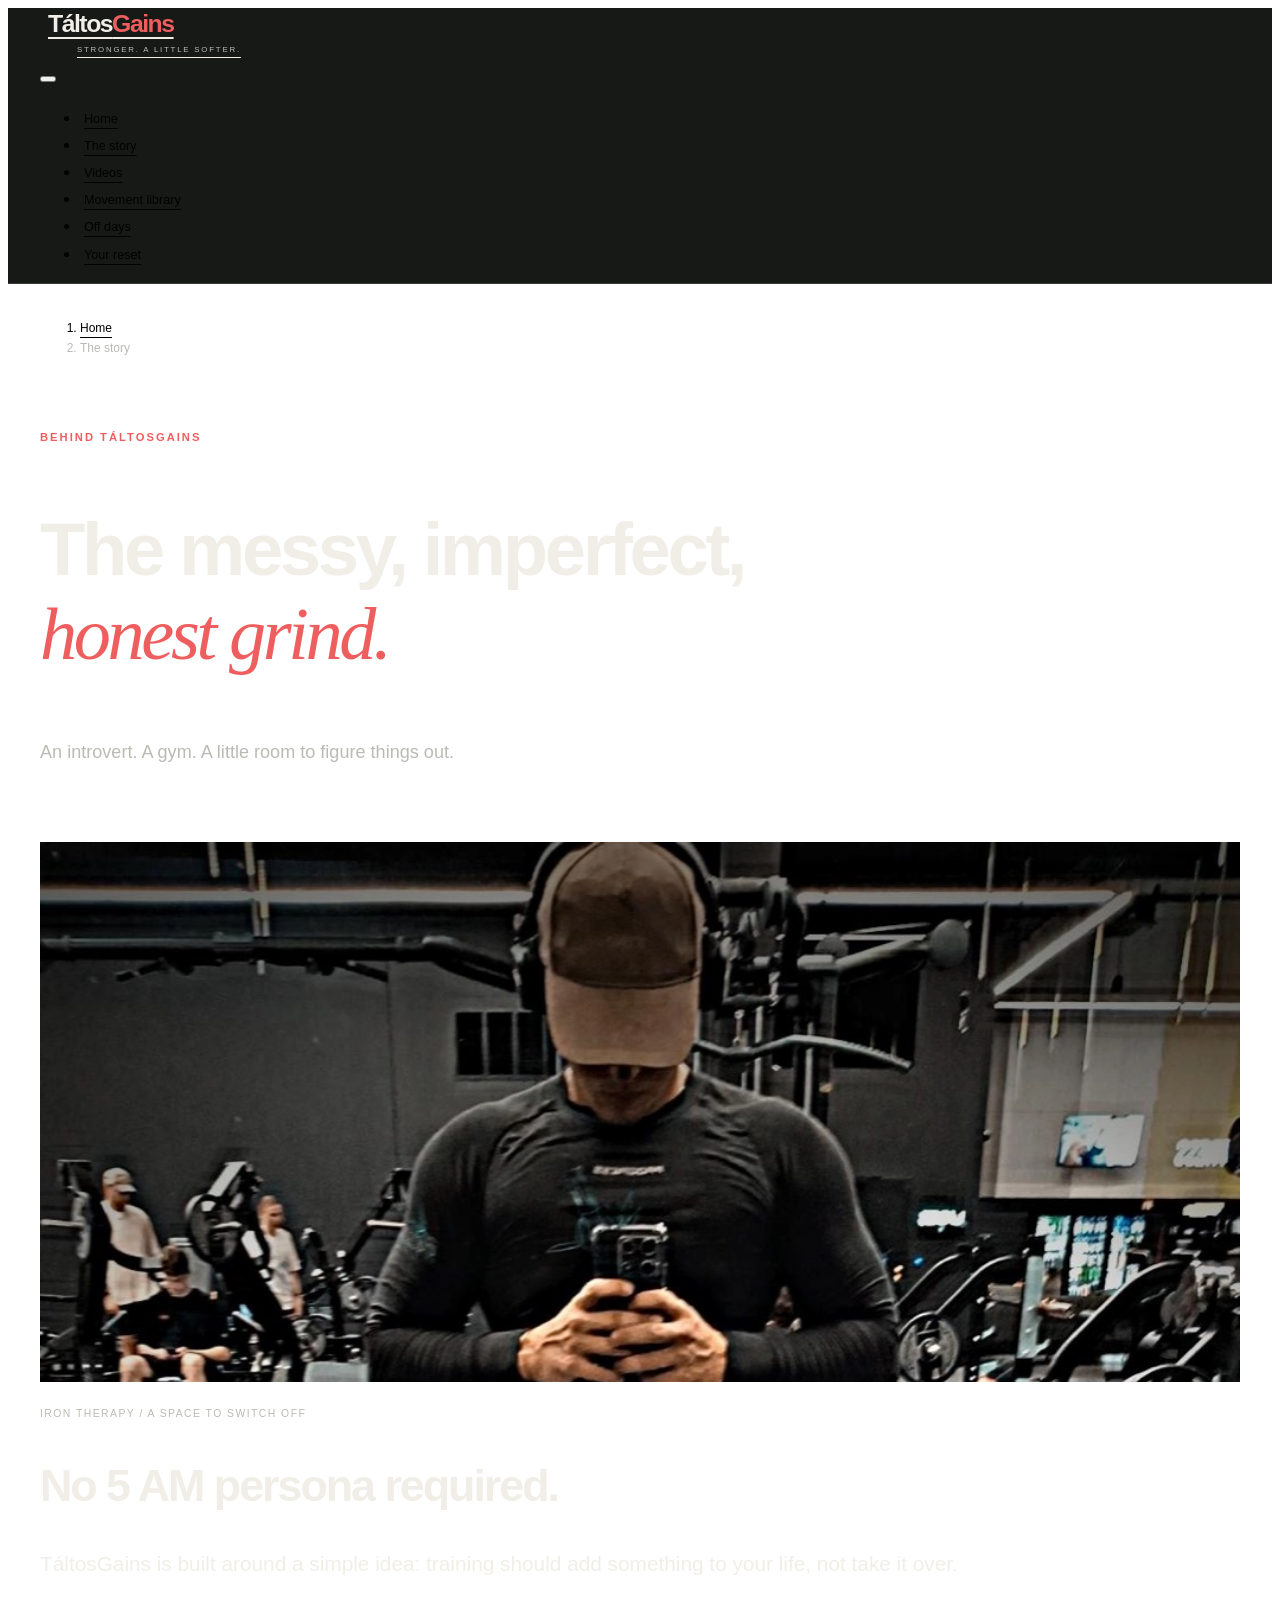
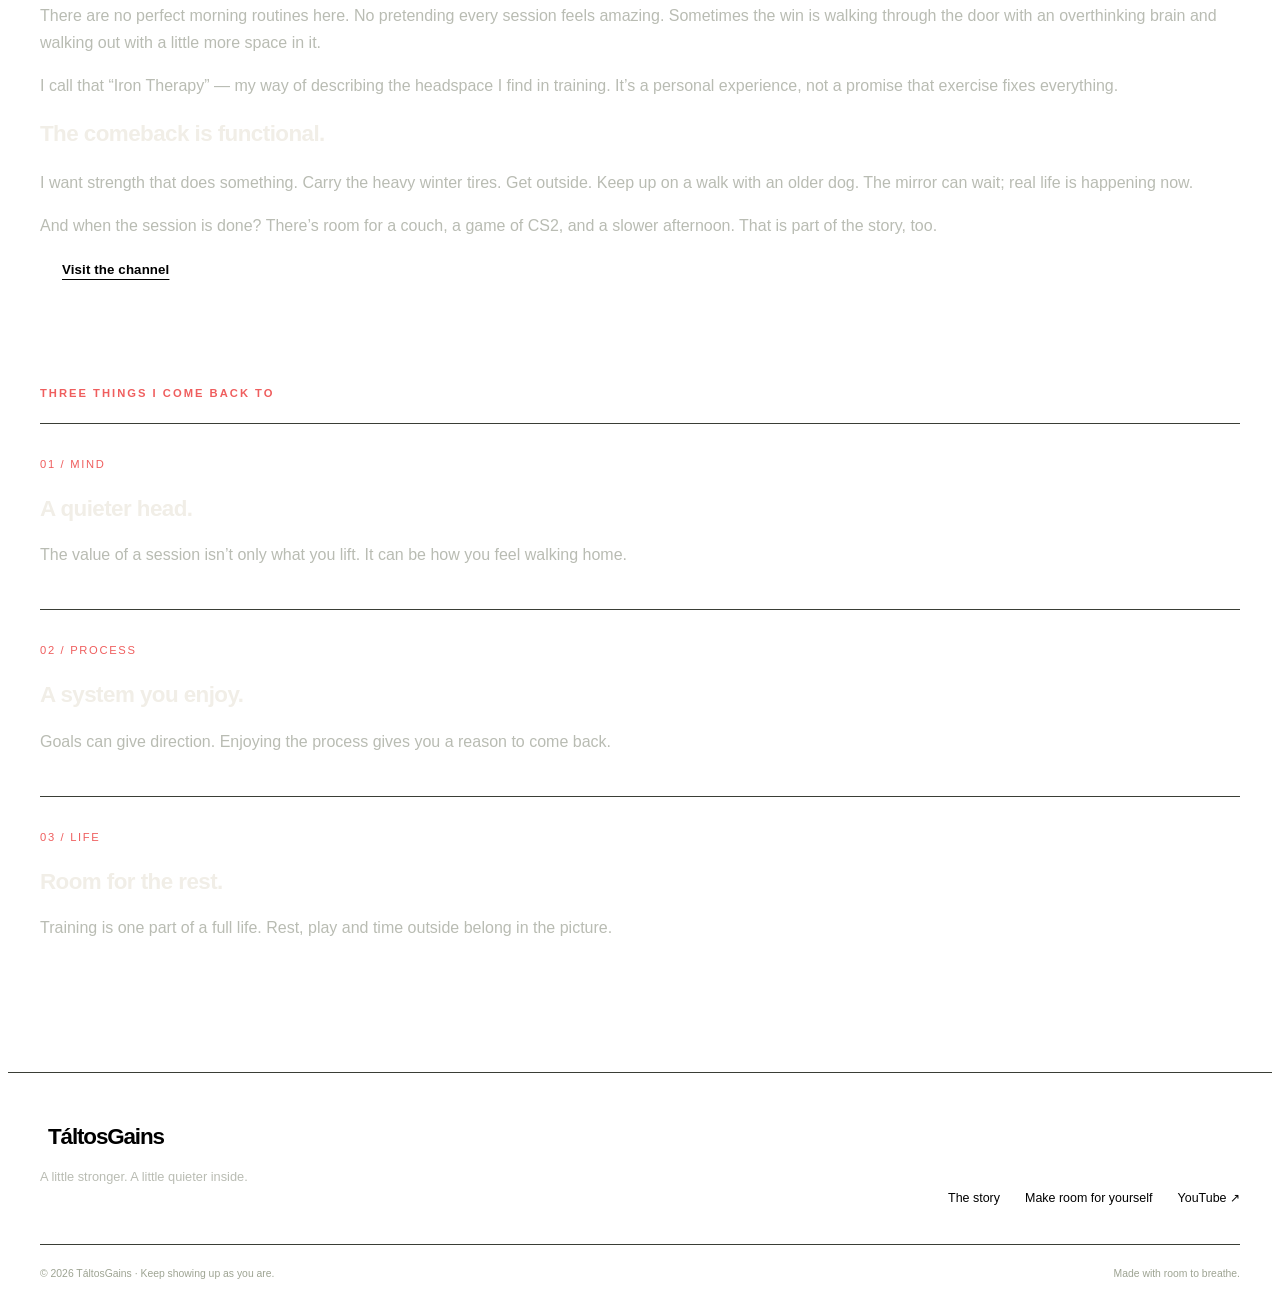
==== about.html @ 05333be8 "Add website pages and styles" ====
<!doctype html>
<html lang="en" data-bs-theme="dark">
    <head>
        <meta charset="utf-8" />
        <meta name="viewport" content="width=device-width, initial-scale=1" />
        <meta
            name="description"
            content="TáltosGains — honest gym stories, functional movement and guilt-free recovery. Train for your mind. Live at your own pace."
        />
        <meta name="theme-color" content="#171917" />
        <title>The story · TáltosGains</title>
        <link rel="icon" href="assets/favicon.svg" type="image/svg+xml" />
        <link rel="stylesheet" href="bootstrap/css/bootstrap.min.css" />
        <link rel="stylesheet" href="icons/font/bootstrap-icons.min.css" />
        <link rel="stylesheet" href="style.css" />
    </head>
    <body>
        <a class="skip-link" href="#main">Skip to content</a>
        <!-- Header and main menu -->
        <header>
            <nav class="navbar navbar-expand-lg container" aria-label="Main navigation">
                <a class="navbar-brand" href="index.html">
                    <i class="bi bi-flower1" aria-hidden="true"></i>
                    Táltos<span>Gains</span>
                    <small>STRONGER. A LITTLE SOFTER.</small>
                </a>
                <button
                    class="navbar-toggler"
                    type="button"
                    data-bs-toggle="collapse"
                    data-bs-target="#mainNav"
                    aria-controls="mainNav"
                    aria-expanded="false"
                    aria-label="Toggle navigation"
                >
                    <span class="navbar-toggler-icon"></span>
                </button>
                <div class="collapse navbar-collapse" id="mainNav">
                    <ul class="navbar-nav ms-auto">
                        <li class="nav-item">
                            <a class="nav-link" href="index.html">
                                <i class="bi bi-house" aria-hidden="true"></i>
                                Home
                            </a>
                        </li>
                        <li class="nav-item">
                            <a class="nav-link active" aria-current="page" href="about.html">
                                <i class="bi bi-flower1" aria-hidden="true"></i>
                                The story
                            </a>
                        </li>
                        <li class="nav-item">
                            <a class="nav-link" href="videos.html">
                                <i class="bi bi-play-btn" aria-hidden="true"></i>
                                Videos
                            </a>
                        </li>
                        <li class="nav-item">
                            <a class="nav-link" href="movement.html">
                                <i class="bi bi-activity" aria-hidden="true"></i>
                                Movement library
                            </a>
                        </li>
                        <li class="nav-item">
                            <a class="nav-link" href="recovery.html">
                                <i class="bi bi-cup-hot" aria-hidden="true"></i>
                                Off days
                            </a>
                        </li>
                        <li class="nav-item">
                            <a class="nav-link" href="reset.html">
                                <i class="bi bi-pencil-square" aria-hidden="true"></i>
                                Your reset
                            </a>
                        </li>
                    </ul>
                </div>
            </nav>
        </header>
        <nav class="container breadcrumb-wrap" aria-label="Breadcrumb">
            <ol class="breadcrumb">
                <li class="breadcrumb-item"><a href="index.html">Home</a></li>
                <li class="breadcrumb-item active" aria-current="page">The story</li>
            </ol>
        </nav>
        <!-- Page content -->
        <main id="main">
            <section class="container page-heading">
                <p class="eyebrow">BEHIND TÁLTOSGAINS</p>
                <h1>
                    The messy, imperfect,
                    <br />
                    <em>honest grind.</em>
                </h1>
                <p class="lead">An introvert. A gym. A little room to figure things out.</p>
            </section>
            <section class="container pb-5">
                <div class="row gy-5">
                    <div class="col-lg-5">
                        <img
                            class="editorial-image photo-gym-portrait"
                            src="assets/images/gym-portrait.jpg"
                            alt="A gym mirror portrait behind a rack of dumbbells"
                        />
                        <p class="image-caption">IRON THERAPY / A SPACE TO SWITCH OFF</p>
                    </div>
                    <div class="col-lg-6 offset-lg-1">
                        <h2>No 5 AM persona required.</h2>
                        <p class="large-copy">
                            TáltosGains is built around a simple idea: training should add something to your
                            life, not take it over.
                        </p>
                        <p>
                            There are no perfect morning routines here. No pretending every session feels
                            amazing. Sometimes the win is walking through the door with an overthinking brain
                            and walking out with a little more space in it.
                        </p>
                        <p>
                            I call that “Iron Therapy” — my way of describing the headspace I find in
                            training. It’s a personal experience, not a promise that exercise fixes
                            everything.
                        </p>
                        <h3 class="mt-5">The comeback is functional.</h3>
                        <p>
                            I want strength that does something. Carry the heavy winter tires. Get outside.
                            Keep up on a walk with an older dog. The mirror can wait; real life is happening
                            now.
                        </p>
                        <p>
                            And when the session is done? There’s room for a couch, a game of CS2, and a
                            slower afternoon. That is part of the story, too.
                        </p>
                        <a
                            class="btn btn-primary"
                            href="https://www.youtube.com/channel/UCNmZno0YKtLoGq7kh4Sr4HA"
                        >
                            <i class="bi bi-youtube" aria-hidden="true"></i>
                            Visit the channel
                        </a>
                    </div>
                </div>
            </section>
            <section class="container section-space">
                <p class="eyebrow">THREE THINGS I COME BACK TO</p>
                <div class="row g-4">
                    <div class="col-md-4">
                        <div class="principle">
                            <span>01 / MIND</span>
                            <h3>A quieter head.</h3>
                            <p>
                                The value of a session isn’t only what you lift. It can be how you feel
                                walking home.
                            </p>
                        </div>
                    </div>
                    <div class="col-md-4">
                        <div class="principle">
                            <span>02 / PROCESS</span>
                            <h3>A system you enjoy.</h3>
                            <p>
                                Goals can give direction. Enjoying the process gives you a reason to come
                                back.
                            </p>
                        </div>
                    </div>
                    <div class="col-md-4">
                        <div class="principle">
                            <span>03 / LIFE</span>
                            <h3>Room for the rest.</h3>
                            <p>
                                Training is one part of a full life. Rest, play and time outside belong in the
                                picture.
                            </p>
                        </div>
                    </div>
                </div>
            </section>
        </main>
        <!-- Footer -->
        <footer>
            <div class="container">
                <div class="row gy-4 align-items-center">
                    <div class="col-md-5">
                        <a class="footer-brand" href="index.html">
                            <i class="bi bi-flower1" aria-hidden="true"></i>
                            TáltosGains
                        </a>
                        <p>A little stronger. A little quieter inside.</p>
                    </div>
                    <div class="col-md-7 footer-links">
                        <a href="about.html">The story</a>
                        <a href="reset.html">Make room for yourself</a>
                        <a
                            href="https://www.youtube.com/channel/UCNmZno0YKtLoGq7kh4Sr4HA"
                            target="_blank"
                            rel="noopener"
                        >
                            <i class="bi bi-youtube" aria-hidden="true"></i>
                            YouTube ↗
                        </a>
                    </div>
                </div>
                <div class="footer-bottom">
                    <span>© 2026 TáltosGains · Keep showing up as you are.</span>
                    <span>Made with room to breathe.</span>
                </div>
            </div>
        </footer>
        <!-- JavaScript -->
        <script src="bootstrap/js/bootstrap.bundle.min.js"></script>
        <script src="js/site.js"></script>
    </body>
</html>
---- style.css ----
/* TáltosGains: dark editorial layout with a softer red accent. */

/* Colors and basic page styles */
:root {
    --ink: #171917;
    --panel: #20231f;
    --paper: #f1eee7;
    --muted: #b9bcb3;
    --accent: #ef5e5e;
    --accent-soft: #f4c1d2;
    --accent-muted: #b66c87;
    --line: #3a3e36;
    --bs-body-bg: var(--ink);
    --bs-body-color: var(--paper);
    --bs-primary: var(--accent);
    --bs-link-color: var(--accent);
    --bs-link-hover-color: var(--accent-soft);
    --bs-border-color: var(--line);
}

body {
    font-family: Arial, Helvetica, sans-serif;
    font-size: 16px;
    line-height: 1.7;
}

a {
    color: inherit;
    text-underline-offset: 5px;
}

p {
    color: var(--muted);
}

h1,
h2,
h3 {
    color: var(--paper);
    font-weight: 700;
    line-height: 1.12;
    letter-spacing: -0.045em;
}

h1 {
    font-size: clamp(2.8rem, 5.8vw, 5.4rem);
}

h2 {
    font-size: clamp(2rem, 3.5vw, 3.3rem);
}

h3 {
    font-size: 1.4rem;
    letter-spacing: -0.025em;
}

em {
    font-family: Georgia, 'Times New Roman', serif;
    font-weight: 400;
    color: var(--accent);
}

/* Page layout */
.container {
    max-width: 1280px;
    padding-left: 32px;
    padding-right: 32px;
}

.eyebrow {
    font-size: 0.7rem;
    letter-spacing: 0.18em;
    font-weight: 700;
    color: var(--accent);
    text-transform: uppercase;
    margin-bottom: 20px;
}

.eyebrow .bi {
    font-size: 1.15rem;
    margin-right: 8px;
}

.large-copy {
    font-size: 1.3rem;
    color: var(--paper);
    line-height: 1.6;
}

.section-space {
    padding-top: 90px;
    padding-bottom: 90px;
}

header {
    border-bottom: 1px solid var(--line);
    background: var(--ink);
}

/* Header and navigation */
.navbar {
    min-height: 104px;
    /* Bootstrap navbar variables: menu link colors and spacing */
    --bs-navbar-color: #caccc4;
    --bs-navbar-hover-color: var(--paper);
    --bs-navbar-active-color: var(--accent);
    --bs-navbar-nav-link-padding-x: 13px;
}

.navbar .navbar-nav {
    --bs-nav-link-padding-y: 10px;
}

.navbar-brand {
    font-size: 1.55rem;
    letter-spacing: -0.06em;
    font-weight: 800;
    line-height: 1.3;
    color: var(--paper);
}

.navbar-brand > .bi {
    color: var(--accent);
    margin-right: 8px;
    font-weight: 400;
}

.navbar-brand span {
    color: var(--accent);
}

.navbar-brand small {
    display: block;
    font-size: 0.49rem;
    letter-spacing: 0.23em;
    margin: 5px 0 0 37px;
    color: var(--muted);
    font-weight: 400;
}

.navbar .nav-link {
    font-size: 0.79rem;
    white-space: nowrap;
}

.nav-link .bi {
    margin-right: 4px;
}

/* Buttons and links */
.btn {
    border-radius: 3px;
    padding: 12px 22px;
    font-weight: 600;
    font-size: 0.83rem;
    line-height: 1.5;
    letter-spacing: 0.01em;
}

.btn-primary {
    --bs-btn-color: #22201e;
    --bs-btn-bg: var(--accent);
    --bs-btn-border-color: var(--accent);
    --bs-btn-hover-color: #181818;
    --bs-btn-hover-bg: var(--accent-soft);
    --bs-btn-hover-border-color: var(--accent-soft);
    --bs-btn-active-bg: var(--accent-soft);
    --bs-btn-active-border-color: var(--accent-soft);
    --bs-btn-active-color: #181818;
}

.btn-outline-light {
    --bs-btn-color: var(--paper);
    --bs-btn-border-color: #77796f;
    --bs-btn-hover-bg: var(--paper);
    --bs-btn-hover-color: var(--ink);
}

.btn-outline-primary {
    --bs-btn-color: var(--accent);
    --bs-btn-border-color: var(--accent);
    --bs-btn-hover-color: var(--ink);
    --bs-btn-hover-bg: var(--accent);
    --bs-btn-hover-border-color: var(--accent);
    --bs-btn-active-color: var(--ink);
    --bs-btn-active-bg: var(--accent-soft);
    --bs-btn-active-border-color: var(--accent-soft);
}

.btn-secondary {
    --bs-btn-color: var(--paper);
    --bs-btn-bg: var(--line);
    --bs-btn-border-color: var(--line);
    --bs-btn-hover-color: var(--paper);
    --bs-btn-hover-bg: #4b5046;
    --bs-btn-hover-border-color: #4b5046;
    --bs-btn-active-color: var(--paper);
    --bs-btn-active-bg: #4b5046;
    --bs-btn-active-border-color: #4b5046;
}

.btn-link {
    --bs-btn-color: var(--accent);
    --bs-btn-hover-color: var(--accent-soft);
    --bs-btn-active-color: var(--accent-soft);
    text-underline-offset: 5px;
}

.btn-sm {
    padding: 6px 11px;
}

.btn-lg {
    padding: 15px 30px;
    font-size: 0.95rem;
}

.text-link {
    font-weight: 600;
    font-size: 0.9rem;
    text-decoration: none;
    border-bottom: 1px solid var(--accent);
    padding-bottom: 5px;
    display: inline-block;
}

.text-link .bi {
    margin-left: 10px;
}

.skip-link {
    position: fixed;
    top: -100px;
    left: 12px;
    background: var(--accent);
    color: #111;
    padding: 12px;
    z-index: 2000;
}

.skip-link:focus {
    top: 12px;
}

/* ":root" raises specificity so this beats Bootstrap's ".btn:focus-visible" without !important */
:root :focus-visible {
    outline: 3px solid var(--accent);
    outline-offset: 4px;
}

/* Homepage carousel */
#homeCarousel {
    position: relative;
}

.carousel-item {
    height: 640px;
    min-height: 540px;
}

.hero-image {
    position: absolute;
    width: 100%;
    height: 100%;
    object-fit: cover;
    object-position: center 50%;
}

.hero-shade {
    position: absolute;
    inset: 0;
    background:
        linear-gradient(
            90deg,
            rgba(13, 16, 13, 0.94) 0%,
            rgba(13, 16, 13, 0.73) 43%,
            rgba(13, 16, 13, 0.16) 100%
        ),
        linear-gradient(0deg, rgba(13, 16, 13, 0.5), transparent 40%);
}

.hero-content {
    position: relative;
    padding-top: 94px;
    padding-bottom: 110px;
}

.hero-content h1 {
    max-width: 950px;
    font-size: clamp(3rem, 5.4vw, 5.3rem);
}

.hero-description {
    font-size: 1.04rem;
    max-width: 460px;
    line-height: 1.8;
    margin: 25px 0 30px;
    color: #d1d2ca;
}

.carousel-bottom {
    position: absolute;
    bottom: 27px;
    left: 50%;
    transform: translateX(-50%);
    display: flex;
    align-items: center;
    gap: 28px;
    z-index: 2;
}

.carousel-indicators {
    position: static;
    margin: 0;
    gap: 5px;
}

.carousel-indicators [data-bs-target] {
    width: 25px;
    height: 3px;
    background-color: var(--accent);
}

.carousel-note {
    font-size: 0.6rem;
    color: #dadbd3;
    letter-spacing: 0.2em;
}

.carousel-actions {
    margin-left: auto;
    display: flex;
    gap: 8px;
}

/* Homepage introduction and video cards */
.manifesto-strip {
    background: #22251f;
    border-bottom: 1px solid var(--line);
    padding: 22px 0;
}

.manifesto-strip .container {
    display: flex;
    justify-content: space-between;
    gap: 20px;
}

.manifesto-strip span {
    color: #d7d9cd;
    font-size: 0.79rem;
}

.manifesto-strip .bi {
    color: var(--accent);
    margin-right: 10px;
}

.stories-section {
    background: #1d201c;
    border-top: 1px solid var(--line);
    border-bottom: 1px solid var(--line);
}

.section-title {
    display: flex;
    justify-content: space-between;
    align-items: end;
    gap: 24px;
    margin-bottom: 40px;
}

.section-title h2 {
    margin: 0;
}

.video-image {
    display: block;
    position: relative;
    overflow: hidden;
    aspect-ratio: 16/10;
}

.video-image img {
    width: 100%;
    height: 100%;
    object-fit: cover;
    filter: brightness(0.72);
    transition: transform 0.3s;
}

.video-image:hover img {
    transform: scale(1.035);
}

.play-circle {
    position: absolute;
    left: 20px;
    top: 20px;
    width: 44px;
    height: 44px;
    display: grid;
    place-items: center;
    border: 1px solid #eee;
    border-radius: 50%;
    color: white;
    font-size: 1.1rem;
}

.image-label {
    position: absolute;
    bottom: 16px;
    left: 20px;
    letter-spacing: 0.14em;
    font-size: 0.6rem;
    color: white;
}

.video-card h3 {
    line-height: 1.3;
    font-size: 1.4rem;
}

.video-card h3 a {
    text-decoration: none;
}

.video-card h3 a:hover {
    color: var(--accent);
}

.video-card p:not(.eyebrow) {
    font-size: 0.9rem;
}

.video-card .eyebrow {
    margin-bottom: 12px;
}

/* Reset invitation */
.reset-banner {
    padding: 55px;
    background: #292c25;
    display: flex;
    align-items: center;
    justify-content: space-between;
    gap: 20px;
}

.reset-banner p:not(.eyebrow) {
    margin: 24px 0;
}

.big-flower {
    font-size: 10rem;
    color: var(--accent);
    line-height: 1;
}

/* Inner pages */
.breadcrumb-wrap {
    padding-top: 22px;
}

.breadcrumb {
    font-size: 0.75rem;
    margin-bottom: 0;
}

.breadcrumb-item.active {
    color: var(--muted);
}

.page-heading {
    padding-top: 58px;
    padding-bottom: 56px;
}

.page-heading .lead {
    max-width: 740px;
    margin-top: 24px;
    font-size: 1.13rem;
}

.editorial-image {
    width: 100%;
    height: 540px;
    object-fit: cover;
}

.image-caption {
    font-size: 0.65rem;
    letter-spacing: 0.14em;
    margin-top: 15px;
}

.principle {
    border-top: 1px solid var(--line);
    padding: 25px 0;
}

.principle span {
    color: var(--accent);
    font-size: 0.7rem;
    letter-spacing: 0.15em;
}

.principle h3 {
    margin: 20px 0;
}

.video-feature {
    border-top: 1px solid var(--line);
    padding: 40px 0;
    margin-bottom: 20px;
    scroll-margin-top: 20px;
}

.video-feature h2 {
    font-size: 2.1rem;
    max-width: 620px;
}

.video-cover {
    width: 100%;
    aspect-ratio: 16/10;
    object-fit: cover;
}

.subtle-note {
    font-size: 0.85rem;
    border-left: 2px solid var(--accent);
    padding-left: 16px;
    margin-bottom: 40px;
}

.modal-content {
    background: var(--panel);
    border-radius: 4px;
}

.modal-header,
.modal-footer {
    padding: 22px;
}

.modal-body {
    padding: 25px;
}

.modal-title {
    letter-spacing: -0.02em;
}

/* Movement library and DataTables */
.library-intro {
    display: flex;
    gap: 35px;
    align-items: center;
    justify-content: space-between;
    margin-bottom: 35px;
}

.library-intro p {
    max-width: 750px;
}

.library-count {
    font-family: Georgia, serif;
    font-size: 3rem;
    line-height: 1.2;
    color: var(--accent);
    white-space: nowrap;
}

.library-count small {
    display: block;
    font-family: Arial, sans-serif;
    font-size: 0.55rem;
    letter-spacing: 0.15em;
}

.table-shell {
    background: var(--panel);
    padding: 25px;
    border: 1px solid var(--line);
}

.table {
    --bs-table-bg: transparent;
    --bs-table-color: var(--paper);
    --bs-table-hover-bg: #30352c;
    --bs-table-hover-color: var(--paper);
    font-size: 0.87rem;
}

.table thead th {
    color: var(--accent);
    font-size: 0.72rem;
    text-transform: uppercase;
    letter-spacing: 0.04em;
}

.table td,
.table th {
    padding: 15px 12px;
}

.table tbody th {
    font-weight: 500;
    min-width: 190px;
}

.table caption {
    font-size: 0.75rem;
    color: var(--muted);
}

.dt-container {
    font-size: 0.85rem;
}

.page-link {
    color: var(--paper);
    background: var(--ink);
    border-color: var(--line);
}

.active > .page-link {
    background: var(--accent);
    border-color: var(--accent);
    color: var(--ink);
}

.quiet-callout {
    border-left: 2px solid var(--accent);
    margin-top: 45px;
    padding-left: 25px;
}

/* Recovery tabs */
.nav-tabs {
    border-color: var(--line);
    gap: 8px;
    /* Bootstrap nav variables: tab colors and spacing */
    --bs-nav-link-padding-x: 15px;
    --bs-nav-link-padding-y: 14px;
    --bs-nav-link-color: #caccc4;
    --bs-nav-link-hover-color: var(--paper);
    --bs-nav-tabs-link-active-color: var(--accent);
}

.nav-tabs .nav-link {
    border-radius: 0;
    font-size: 0.9rem;
}

.nav-tabs .nav-link.active {
    background: var(--panel);
    border-color: var(--line);
    border-bottom-color: var(--panel);
}

.recovery-content {
    background: var(--panel);
    padding: 35px;
    margin-bottom: 30px;
    min-height: 380px;
}

.recovery-content h2 {
    font-size: 2rem;
    margin-bottom: 24px;
}

.recovery-content .large-copy {
    font-size: 1.12rem;
}

.recovery-list {
    padding-left: 22px;
    color: var(--muted);
}

.recovery-list li {
    padding-left: 8px;
    margin-top: 16px;
}

.recovery-list li::marker {
    color: var(--accent);
}

/* Reset form */
.reset-form {
    padding: 32px;
    background: var(--panel);
    border: 1px solid var(--line);
}

.form-label,
fieldset legend {
    font-size: 0.86rem;
    font-weight: 600;
}

.form-control,
.form-select,
.input-group-text {
    border-radius: 3px;
    min-height: 46px;
    border-color: #5a6054;
    background-color: #171a16;
    color: var(--paper);
}

.form-control:focus,
.form-select:focus {
    background-color: #171a16;
    border-color: var(--accent);
    box-shadow: 0 0 0 0.2rem rgba(239, 94, 94, 0.15);
    color: var(--paper);
}

.form-control::placeholder {
    color: #92998b;
}

.form-text {
    color: #b8bdb0;
    font-size: 0.75rem;
}

.form-check-input:checked {
    background-color: var(--accent-muted);
    border-color: var(--accent-muted);
}

.form-check-label {
    font-size: 0.86rem;
}

.plan-aside {
    padding: 10px 20px;
}

.plan-aside > .bi {
    font-size: 4rem;
    color: var(--accent);
}

.plan-aside h2 {
    margin: 25px 0;
}

.saved-summary {
    border: 1px solid var(--accent);
    padding: 25px;
    background: var(--panel);
}

#saveStatus {
    color: var(--accent);
}

/* Footer */
footer {
    border-top: 1px solid var(--line);
    padding: 45px 0 20px;
}

.footer-brand {
    font-size: 1.4rem;
    letter-spacing: -0.05em;
    text-decoration: none;
    font-weight: 700;
}

.footer-brand .bi {
    color: var(--accent);
    margin-right: 8px;
}

footer p {
    font-size: 0.8rem;
    margin: 10px 0 0;
}

.footer-links {
    display: flex;
    gap: 25px;
    justify-content: flex-end;
    flex-wrap: wrap;
}

.footer-links a {
    font-size: 0.78rem;
    text-decoration: none;
}

.footer-links a:hover {
    color: var(--accent);
}

.footer-bottom {
    border-top: 1px solid var(--line);
    margin-top: 35px;
    padding-top: 20px;
    display: flex;
    justify-content: space-between;
    gap: 16px;
    color: #9ea493;
    font-size: 0.65rem;
}

/* Large screens */
@media (min-width: 1400px) {
    .carousel-item {
        height: 690px;
    }
    .hero-content {
        padding-top: 115px;
    }
}

@media (max-width: 1199px) {
    .navbar {
        --bs-navbar-nav-link-padding-x: 8px;
    }
    .navbar .nav-link {
        font-size: 0.73rem;
    }
    .navbar-brand {
        font-size: 1.35rem;
    }
}

/* Tablets */
@media (max-width: 991px) {
    .navbar {
        min-height: 86px;
    }
    .navbar-collapse {
        padding-top: 20px;
        padding-bottom: 15px;
    }
    .navbar .navbar-nav {
        --bs-nav-link-padding-y: 12px;
    }
    .navbar .nav-link {
        font-size: 0.95rem;
    }
    .hero-content {
        padding-top: 80px;
    }
    .carousel-item {
        height: 620px;
    }
    .hero-content h1 {
        font-size: 4rem;
    }
    .big-flower {
        font-size: 7rem;
    }
    .section-space {
        padding-top: 65px;
        padding-bottom: 65px;
    }
    .plan-aside {
        padding: 0;
    }
    .editorial-image {
        height: 430px;
    }
}

/* Mobile phones */
@media (max-width: 575px) {
    .container {
        padding-left: 22px;
        padding-right: 22px;
    }
    .navbar-brand {
        font-size: 1.4rem;
    }
    .carousel-item {
        height: 630px;
    }
    .hero-content {
        padding-top: 58px;
    }
    .hero-content h1 {
        font-size: 2.9rem;
        letter-spacing: -0.05em;
    }
    .hero-description {
        font-size: 0.95rem;
        margin-top: 25px;
        max-width: 315px;
    }
    .hero-shade {
        background:
            linear-gradient(90deg, #10140fe8, #10140f85), linear-gradient(0deg, #10140fc9, transparent);
    }
    .hero-image {
        object-position: 65% center;
    }
    .hero-content .btn {
        padding: 11px 15px;
        font-size: 0.78rem;
    }
    .carousel-note {
        display: none;
    }
    .carousel-bottom {
        bottom: 24px;
    }
    .manifesto-strip {
        padding: 18px 0;
    }
    .manifesto-strip .container {
        flex-direction: column;
        gap: 7px;
    }
    .manifesto-strip span {
        font-size: 0.77rem;
    }
    .section-space {
        padding-top: 52px;
        padding-bottom: 52px;
    }
    .section-title {
        display: block;
    }
    .section-title .text-link {
        margin-top: 24px;
    }
    .large-copy {
        font-size: 1.12rem;
    }
    .reset-banner {
        padding: 30px 24px;
    }
    .big-flower {
        display: none;
    }
    .reset-banner h2 {
        font-size: 2.1rem;
    }
    .page-heading {
        padding-top: 40px;
        padding-bottom: 35px;
    }
    .page-heading h1 {
        font-size: 2.8rem;
    }
    .page-heading .lead {
        font-size: 1rem;
    }
    .video-feature h2 {
        font-size: 1.8rem;
    }
    .video-feature .btn {
        margin-bottom: 10px;
    }
    .library-intro {
        align-items: start;
        gap: 15px;
    }
    .library-intro p {
        font-size: 0.85rem;
    }
    .library-count {
        font-size: 2.3rem;
    }
    .library-count small {
        white-space: normal;
        max-width: 70px;
    }
    .table-shell {
        padding: 12px;
    }
    .table {
        font-size: 0.78rem;
    }
    .table td,
    .table th {
        padding: 12px 8px;
    }
    .recovery-content {
        padding: 25px 20px;
    }
    .nav-tabs {
        gap: 0;
        --bs-nav-link-padding-x: 11px;
        --bs-nav-link-padding-y: 12px;
    }
    .nav-tabs .nav-link {
        font-size: 0.78rem;
    }
    .reset-form {
        padding: 24px 18px;
    }
    .footer-links {
        justify-content: flex-start;
        gap: 20px;
    }
    .footer-bottom {
        flex-direction: column;
    }
    .editorial-image {
        height: 350px;
    }
    .breadcrumb-wrap {
        padding-top: 18px;
    }
    /* Carousel photo framing on phones */
    .hero-image.photo-gym-session {
        object-position: 65% center;
    }
    .hero-image.photo-outdoor-break {
        object-position: 60% center;
    }
    .hero-image.photo-gaming-evening {
        object-position: 55% center;
    }
}

/* Reduced motion */
@media (prefers-reduced-motion: reduce) {
    *,
    *::before,
    *::after {
        scroll-behavior: auto !important;
        transition: none !important;
        animation: none !important;
    }
}

/* Small phones */
@media (max-width: 360px) {
    .carousel-item {
        height: 730px;
    }
    .hero-content h1 {
        font-size: 2.65rem;
    }
    .hero-content {
        padding-top: 48px;
    }
}

/* Photo framing: keep the subject visible in each image. */
.photo-starting-over {
    object-position: center 57%;
}

.photo-gym-portrait {
    object-position: center top;
}

.photo-waterfall-break {
    object-position: center 65%;
}

.photo-mountain-view {
    object-position: center 72%;
}

.photo-everyday-strength {
    object-position: 68% center;
}

.photo-gym-row {
    object-position: 38% center;
}
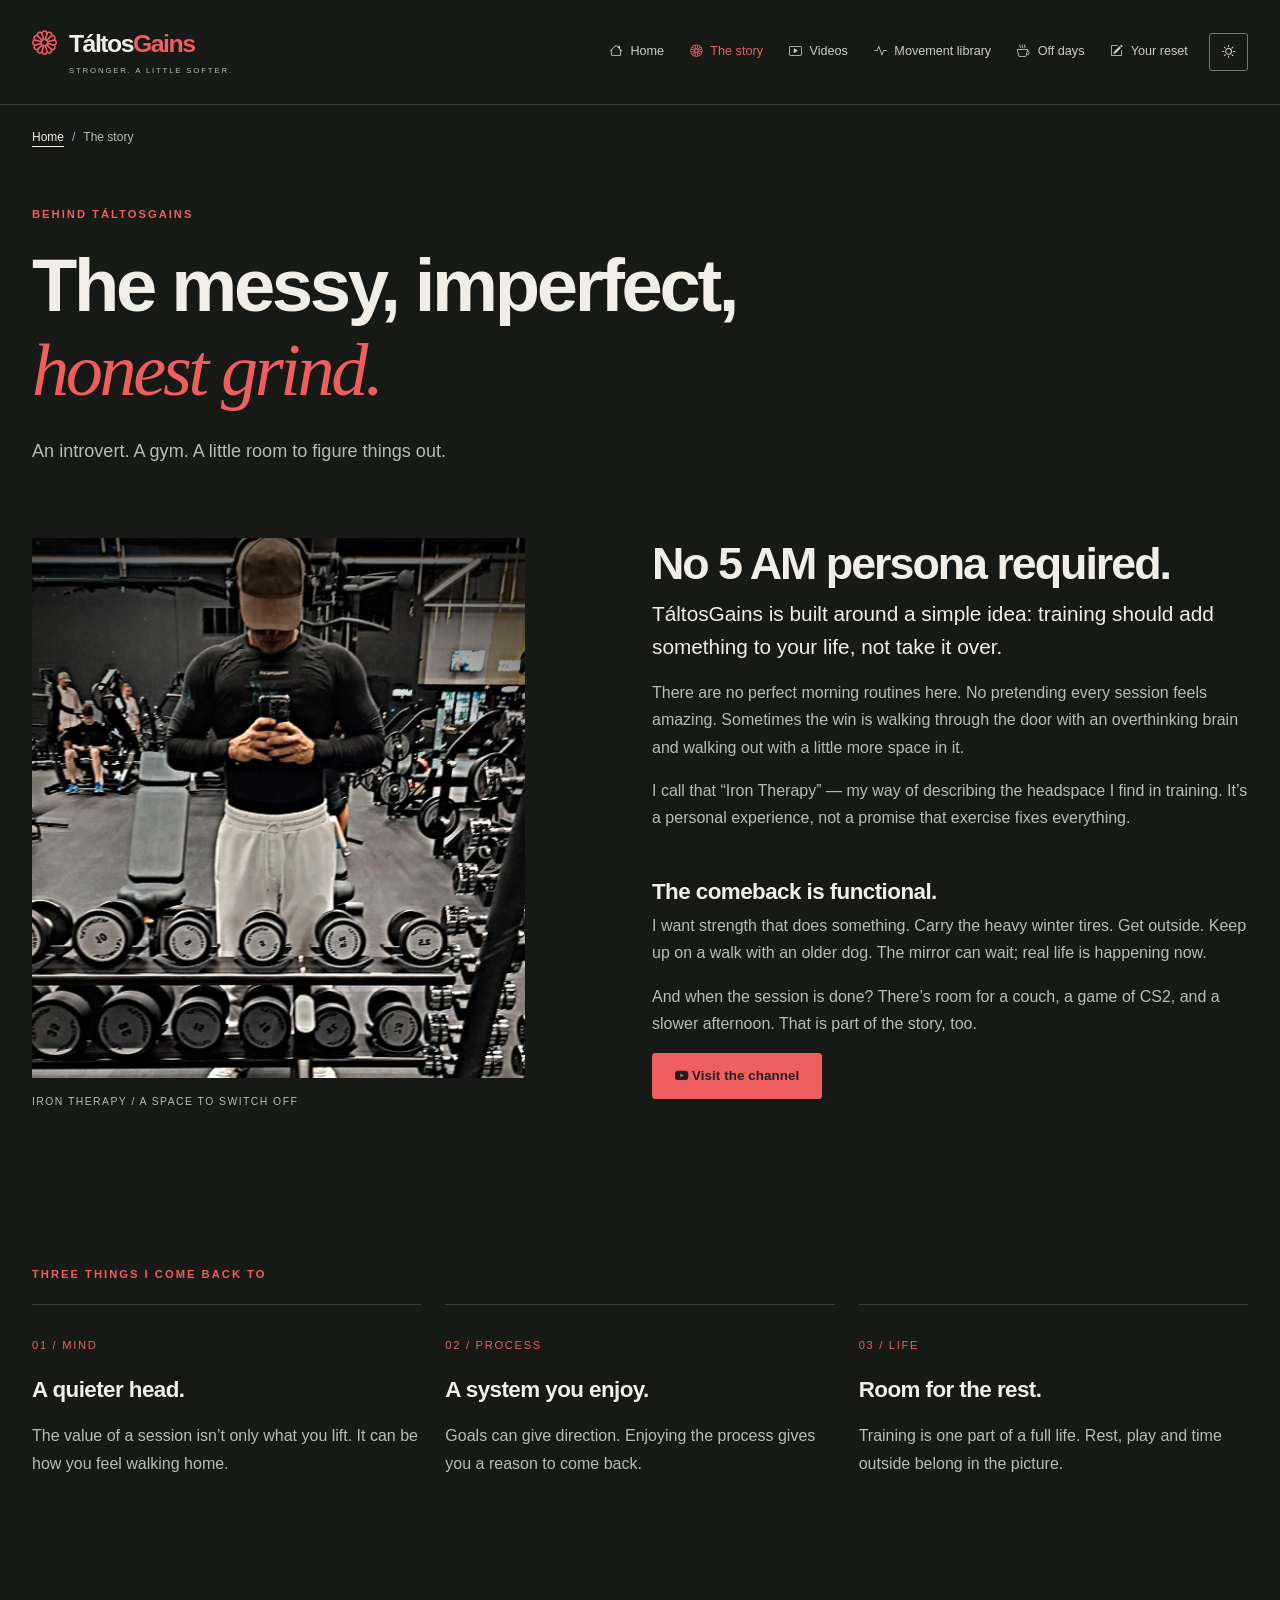
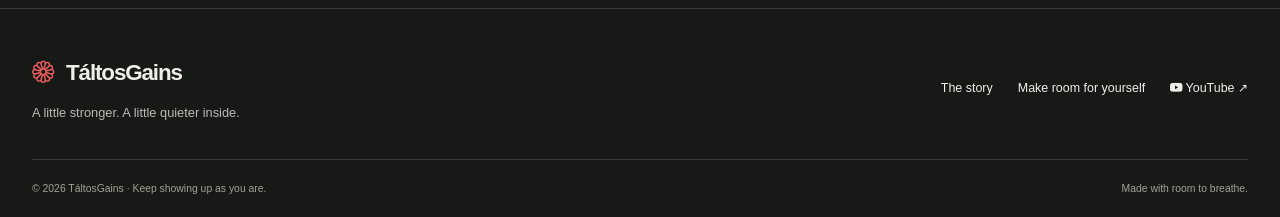
==== commit 2247c2d5: "Update responsive pages and README" ====
--- a/about.html
+++ b/about.html
@@ -8,6 +8,7 @@
             content="TáltosGains — honest gym stories, functional movement and guilt-free recovery. Train for your mind. Live at your own pace."
         />
         <meta name="theme-color" content="#171917" />
+        <script src="js/theme.js"></script>
         <title>The story · TáltosGains</title>
         <link rel="icon" href="assets/favicon.svg" type="image/svg+xml" />
         <link rel="stylesheet" href="bootstrap/css/bootstrap.min.css" />
@@ -34,6 +35,10 @@
                     aria-label="Toggle navigation"
                 >
                     <span class="navbar-toggler-icon"></span>
+                </button>
+                <button type="button" id="themeToggle" class="btn btn-outline-light theme-toggle"
+                        aria-label="Switch to light mode" title="Switch to light mode" hidden>
+                    <i class="bi bi-sun" aria-hidden="true"></i>
                 </button>
                 <div class="collapse navbar-collapse" id="mainNav">
                     <ul class="navbar-nav ms-auto">
--- a/style.css
+++ b/style.css
@@ -93,7 +93,14 @@
     padding-bottom: 90px;
 }
 
+html {
+    scroll-padding-top: 120px;
+}
+
 header {
+    position: sticky;
+    top: 0;
+    z-index: 1020;
     border-bottom: 1px solid var(--line);
     background: var(--ink);
 }
@@ -514,7 +521,6 @@
     border-top: 1px solid var(--line);
     padding: 40px 0;
     margin-bottom: 20px;
-    scroll-margin-top: 20px;
 }
 
 .video-feature h2 {
@@ -838,10 +844,15 @@
 
 /* Tablets */
 @media (max-width: 991px) {
+    html {
+        scroll-padding-top: 102px;
+    }
     .navbar {
         min-height: 86px;
     }
     .navbar-collapse {
+        max-height: calc(100dvh - 86px);
+        overflow-y: auto;
         padding-top: 20px;
         padding-bottom: 15px;
     }
@@ -1075,3 +1086,246 @@
 .photo-gym-row {
     object-position: 38% center;
 }
+
+/* Theme button and light palette */
+.theme-toggle {
+    padding: 8px 12px;
+}
+
+@media (min-width: 992px) {
+    .theme-toggle {
+        order: 1;
+        margin-left: 8px;
+    }
+}
+
+[data-bs-theme="light"] {
+    --ink: #fff;
+    --panel: #f7f5f2;
+    --paper: #242522;
+    --muted: #51564c;
+    --accent: #ad3038;
+    --accent-soft: #81242a;
+    --accent-muted: #ad3038;
+    --line: #ddd8d1;
+}
+
+[data-bs-theme="light"] .navbar,
+[data-bs-theme="light"] .nav-tabs {
+    --bs-navbar-color: var(--muted);
+    --bs-nav-link-color: var(--muted);
+}
+
+[data-bs-theme="light"] .manifesto-strip,
+[data-bs-theme="light"] .stories-section,
+[data-bs-theme="light"] .reset-banner {
+    background: var(--panel);
+}
+
+[data-bs-theme="light"] .manifesto-strip span,
+[data-bs-theme="light"] .form-control::placeholder,
+[data-bs-theme="light"] .form-text,
+[data-bs-theme="light"] .footer-bottom {
+    color: var(--muted);
+}
+
+[data-bs-theme="light"] .form-control,
+[data-bs-theme="light"] .form-select,
+[data-bs-theme="light"] .input-group-text {
+    background-color: var(--ink);
+    border-color: #8b8e84;
+}
+
+[data-bs-theme="light"] .table {
+    --bs-table-hover-bg: #eeeae4;
+}
+
+[data-bs-theme="light"] .btn-primary,
+[data-bs-theme="light"] .btn-secondary {
+    --bs-btn-hover-color: #fff;
+    --bs-btn-active-color: #fff;
+}
+
+[data-bs-theme="light"] .btn-primary,
+[data-bs-theme="light"] .skip-link {
+    color: #fff;
+}
+
+/* Keep text and controls legible over the carousel photos. */
+[data-bs-theme="light"] #homeCarousel {
+    --paper: #f1eee7;
+}
+
+[data-bs-theme="light"] .hero-image {
+    filter: brightness(1.35);
+}
+
+[data-bs-theme="light"] .hero-shade {
+    background:
+        linear-gradient(90deg, rgb(13 16 13 / 70%), rgb(13 16 13 / 43%) 46%, transparent 100%),
+        linear-gradient(0deg, rgb(13 16 13 / 40%), transparent 28%);
+}
+
+@media (max-width: 575px) {
+    [data-bs-theme="light"] .hero-shade {
+        background:
+            linear-gradient(90deg, rgb(13 16 13 / 65%), rgb(13 16 13 / 25%)),
+            linear-gradient(0deg, rgb(13 16 13 / 48%), transparent 32%);
+    }
+}
+
+[data-bs-theme="light"] .hero-content {
+    text-shadow: 0 1px 5px rgb(0 0 0 / 80%);
+}
+
+[data-bs-theme="light"] .hero-content .btn {
+    text-shadow: none;
+}
+
+[data-bs-theme="light"] #homeCarousel em,
+[data-bs-theme="light"] #homeCarousel .eyebrow {
+    color: #ff8c8c;
+}
+
+[data-bs-theme="light"] #homeCarousel .btn-outline-light {
+    --bs-btn-hover-color: #171917;
+}
+
+/* Keep the movement table readable on narrow screens. */
+@media (max-width: 767.98px) {
+    #movementTable .movement-wide-column {
+        display: none;
+    }
+
+    #movementTable tbody th {
+        min-width: 0;
+    }
+
+    #movementTable td,
+    #movementTable th {
+        padding: 10px 8px;
+        overflow-wrap: anywhere;
+    }
+
+    #movementTable .movement-detail-button {
+        display: block;
+        min-height: 44px;
+        margin-top: 6px;
+    }
+
+    #movementTable_wrapper .dt-search input {
+        box-sizing: border-box;
+        width: 100%;
+        margin-left: 0;
+    }
+
+    #movementTable_wrapper .pagination {
+        flex-wrap: wrap;
+    }
+}
+
+.movement-filters {
+    display: flex;
+    flex-wrap: wrap;
+    align-items: end;
+    gap: 12px;
+}
+
+.reset-group + .reset-group {
+    margin-top: 28px;
+    padding-top: 16px;
+    border-top: 1px solid var(--line);
+}
+
+.reset-group > legend {
+    float: none;
+    margin-bottom: 12px;
+}
+
+.video-preview {
+    padding: 0;
+    border: 0;
+    background: var(--panel);
+}
+
+.video-preview img {
+    width: 100%;
+    height: 100%;
+    object-fit: cover;
+}
+
+.video-preview .play-circle {
+    top: 50%;
+    left: 50%;
+    transform: translate(-50%, -50%);
+    background: rgb(13 16 13 / 80%);
+}
+
+@media (max-width: 575px) {
+    #homeCarousel .carousel-item {
+        height: auto;
+    }
+
+    #homeCarousel .hero-image {
+        position: static;
+        display: block;
+        aspect-ratio: 16 / 9;
+        height: auto;
+    }
+
+    #homeCarousel .hero-shade {
+        display: none;
+    }
+
+    #homeCarousel .hero-content {
+        padding-top: 24px;
+        padding-bottom: 24px;
+        background: var(--panel);
+    }
+
+    #homeCarousel .hero-content h1 {
+        font-size: clamp(2rem, 8vw, 2.9rem);
+    }
+
+    #homeCarousel .hero-description {
+        color: var(--muted);
+    }
+
+    #homeCarousel .carousel-bottom {
+        position: static;
+        transform: none;
+        gap: 8px;
+        padding-top: 10px;
+        padding-bottom: 14px;
+    }
+
+    #homeCarousel .carousel-indicators {
+        margin-right: auto;
+    }
+
+    #homeCarousel .carousel-actions {
+        margin-left: 0;
+    }
+
+    #homeCarousel .carousel-actions .btn {
+        min-width: 44px;
+        min-height: 44px;
+    }
+
+    [data-bs-theme="light"] #homeCarousel {
+        --paper: #242522;
+    }
+
+    [data-bs-theme="light"] #homeCarousel .hero-content {
+        text-shadow: none;
+    }
+
+    [data-bs-theme="light"] #homeCarousel em,
+    [data-bs-theme="light"] #homeCarousel .eyebrow {
+        color: var(--accent);
+    }
+
+    [data-bs-theme="light"] #homeCarousel .btn-outline-light {
+        --bs-btn-hover-color: var(--ink);
+    }
+}
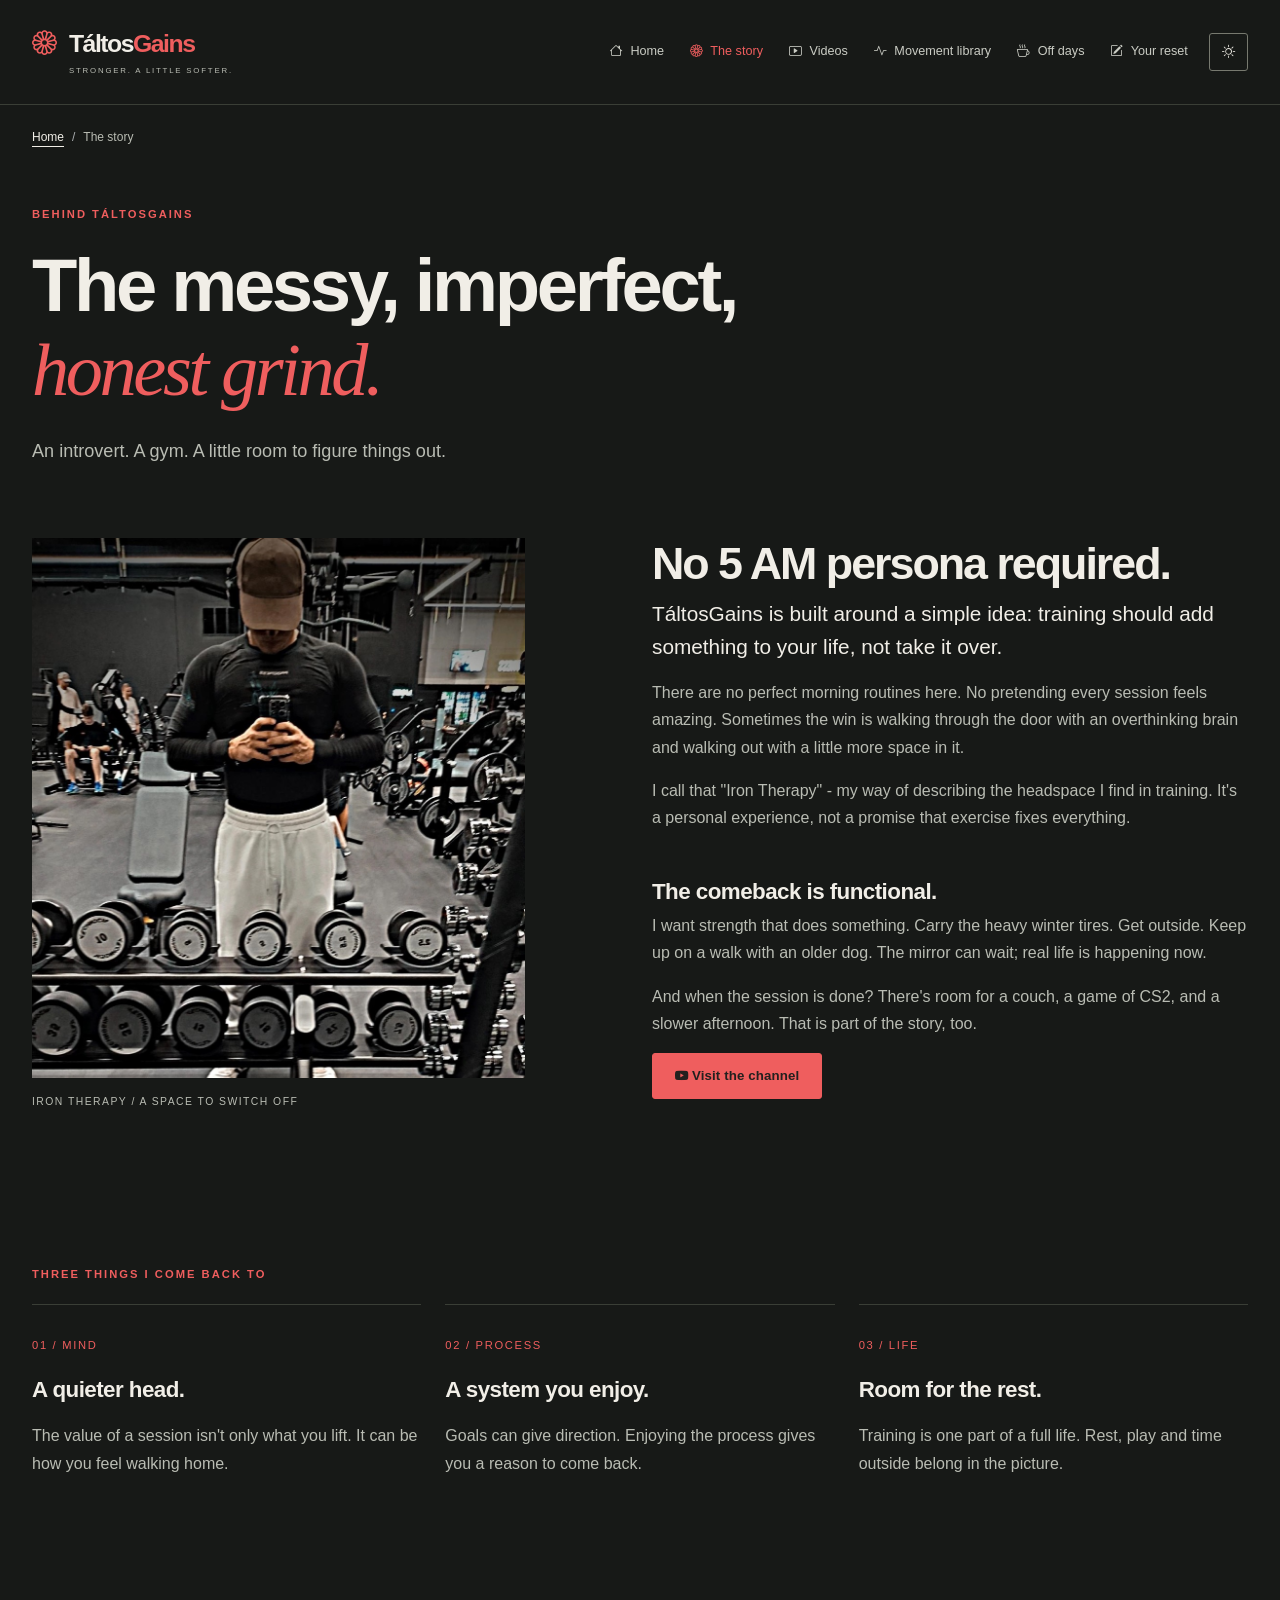
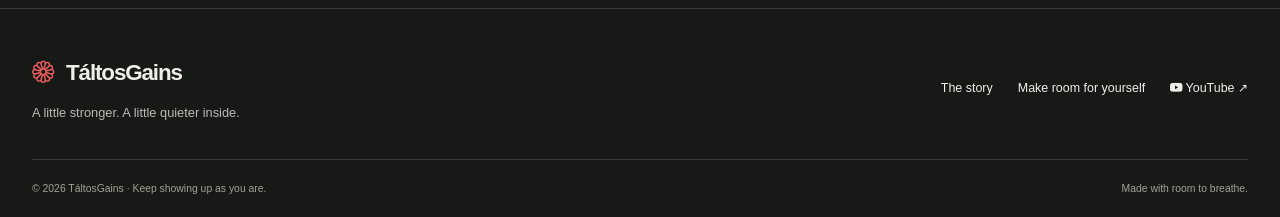
==== commit 6a16c429: "Update website files" ====
--- a/about.html
+++ b/about.html
@@ -5,7 +5,7 @@
         <meta name="viewport" content="width=device-width, initial-scale=1" />
         <meta
             name="description"
-            content="TáltosGains — honest gym stories, functional movement and guilt-free recovery. Train for your mind. Live at your own pace."
+            content="TáltosGains - honest gym stories, functional movement and guilt-free recovery. Train for your mind. Live at your own pace."
         />
         <meta name="theme-color" content="#171917" />
         <script src="js/theme.js"></script>
@@ -121,8 +121,8 @@
                             and walking out with a little more space in it.
                         </p>
                         <p>
-                            I call that “Iron Therapy” — my way of describing the headspace I find in
-                            training. It’s a personal experience, not a promise that exercise fixes
+                            I call that "Iron Therapy" - my way of describing the headspace I find in
+                            training. It's a personal experience, not a promise that exercise fixes
                             everything.
                         </p>
                         <h3 class="mt-5">The comeback is functional.</h3>
@@ -132,7 +132,7 @@
                             now.
                         </p>
                         <p>
-                            And when the session is done? There’s room for a couch, a game of CS2, and a
+                            And when the session is done? There's room for a couch, a game of CS2, and a
                             slower afternoon. That is part of the story, too.
                         </p>
                         <a
@@ -153,7 +153,7 @@
                             <span>01 / MIND</span>
                             <h3>A quieter head.</h3>
                             <p>
-                                The value of a session isn’t only what you lift. It can be how you feel
+                                The value of a session isn't only what you lift. It can be how you feel
                                 walking home.
                             </p>
                         </div>
--- a/style.css
+++ b/style.css
@@ -1,4 +1,4 @@
-/* TáltosGains: dark editorial layout with a softer red accent. */
+/* TáltosGains - main styles */
 
 /* Colors and basic page styles */
 :root {
@@ -108,7 +108,7 @@
 /* Header and navigation */
 .navbar {
     min-height: 104px;
-    /* Bootstrap navbar variables: menu link colors and spacing */
+    /* Bootstrap navbar variables: menu link colors and spaacing */
     --bs-navbar-color: #caccc4;
     --bs-navbar-hover-color: var(--paper);
     --bs-navbar-active-color: var(--accent);
@@ -250,7 +250,7 @@
     top: 12px;
 }
 
-/* ":root" raises specificity so this beats Bootstrap's ".btn:focus-visible" without !important */
+/* ":root" raises specificity so this beats Bootstrap's ".btn:focus-visible" without !important (I hope)*/
 :root :focus-visible {
     outline: 3px solid var(--accent);
     outline-offset: 4px;
@@ -649,7 +649,7 @@
 .nav-tabs {
     border-color: var(--line);
     gap: 8px;
-    /* Bootstrap nav variables: tab colors and spacing */
+    /* tab colors + spacing */
     --bs-nav-link-padding-x: 15px;
     --bs-nav-link-padding-y: 14px;
     --bs-nav-link-color: #caccc4;
@@ -1062,7 +1062,7 @@
     }
 }
 
-/* Photo framing: keep the subject visible in each image. */
+/* Photo framing */
 .photo-starting-over {
     object-position: center 57%;
 }
@@ -1151,7 +1151,7 @@
     color: #fff;
 }
 
-/* Keep text and controls legible over the carousel photos. */
+/* Light mode: carousel text */
 [data-bs-theme="light"] #homeCarousel {
     --paper: #f1eee7;
 }
@@ -1191,7 +1191,7 @@
     --bs-btn-hover-color: #171917;
 }
 
-/* Keep the movement table readable on narrow screens. */
+/* Movement table on small screens */
 @media (max-width: 767.98px) {
     #movementTable .movement-wide-column {
         display: none;
